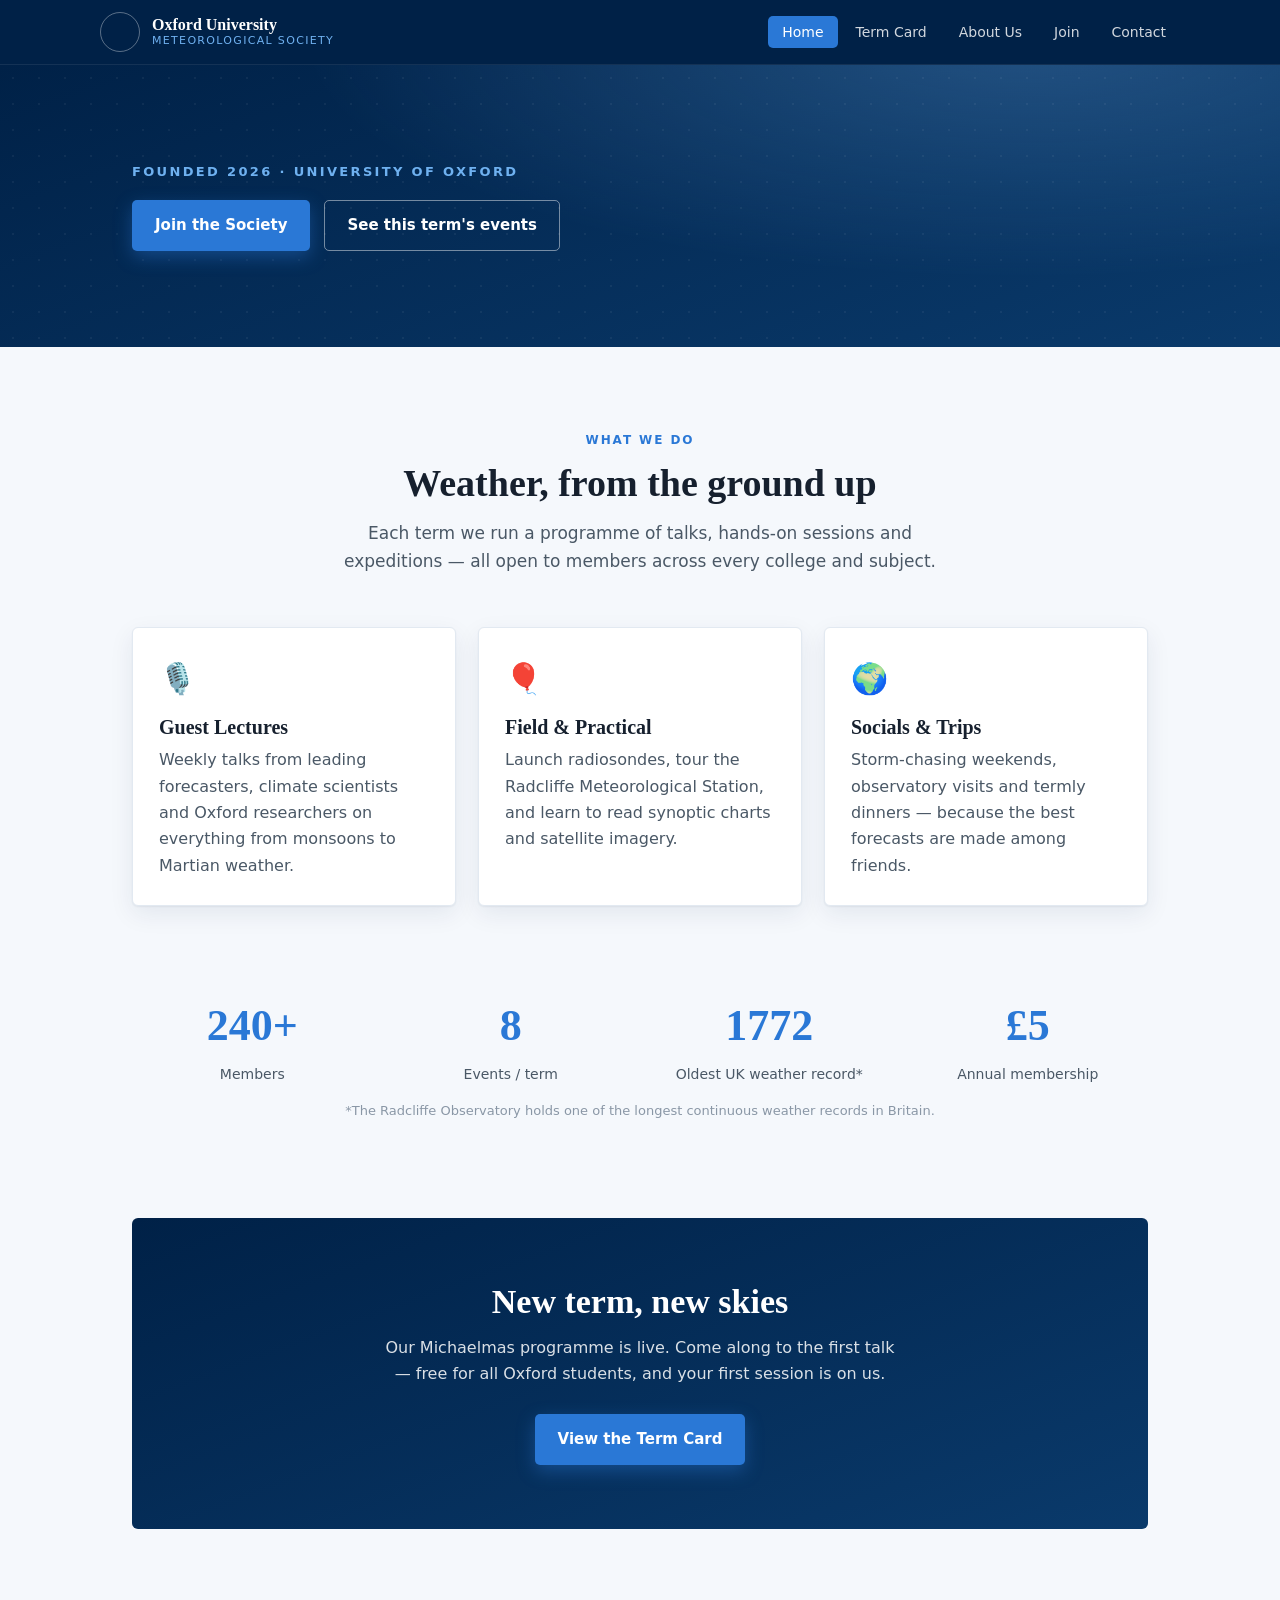
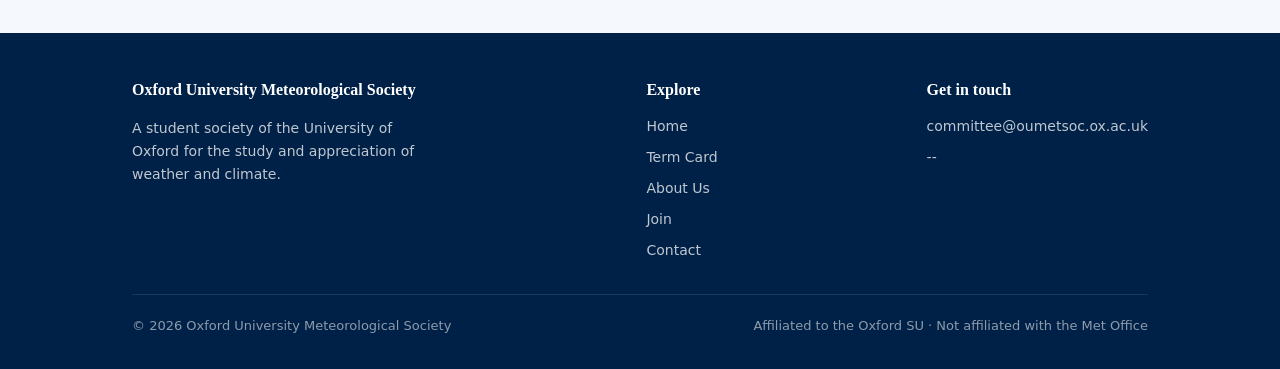
==== index.html @ 5e8658fa "Add files via upload" ====
<!doctype html>
<html lang="en">
<head>
<meta charset="utf-8">
<meta name="viewport" content="width=device-width, initial-scale=1">
<title>Oxford University Meteorological Society</title>
<meta name="description" content="The Oxford University Meteorological Society — talks, field trips and forecasting for everyone fascinated by weather and climate.">
<link rel="stylesheet" href="style.css">
</head>
<body data-page="home">
  <div id="app"></div>
  <noscript><div class="wrap" style="padding:40px 0">Please enable JavaScript to view this site.</div></noscript>
  <script src="config.js"></script>
  <script src="site.js"></script>
</body>
</html>
---- style.css ----
/* Oxford University Meteorological Society — shared styles */

:root {
  color-scheme: light;
  --oxford:      #002147;  /* Oxford blue */
  --oxford-2:    #0a3a6b;
  --sky:         #2a78d6;
  --sky-light:   #6fb1f0;
  --cloud:       #f5f8fc;
  --paper:       #ffffff;
  --ink:         #16202e;
  --ink-2:       #4a5866;
  --muted:       #8a97a6;
  --line:        #e2e9f1;
  --sun:         #f2a742;
  --shadow:      0 1px 2px rgba(0,33,71,.06), 0 8px 24px rgba(0,33,71,.08);
  --radius:      6px;
  --maxw:        1080px;
  --serif:       "Iowan Old Style", "Palatino Linotype", Palatino, Georgia, serif;
  --sans:        system-ui, -apple-system, "Segoe UI", Roboto, sans-serif;
}

@media (prefers-color-scheme: dark) {
  :root:where(:not([data-theme="light"])) {
    color-scheme: dark;
    --oxford:    #0a1b30;
    --oxford-2:  #12304f;
    --sky:       #5aa0ec;
    --sky-light: #8fc4ff;
    --cloud:     #0f1824;
    --paper:     #16222f;
    --ink:       #eef4fb;
    --ink-2:     #b3c2d1;
    --muted:     #768899;
    --line:      #26384c;
    --shadow:    0 1px 2px rgba(0,0,0,.3), 0 8px 24px rgba(0,0,0,.35);
  }
}

* { box-sizing: border-box; }
html { scroll-behavior: smooth; }
body {
  margin: 0;
  background: var(--cloud);
  color: var(--ink);
  font: 16px/1.65 var(--sans);
  -webkit-font-smoothing: antialiased;
}
h1, h2, h3 { font-family: var(--serif); line-height: 1.2; color: var(--ink); }
a { color: var(--sky); text-decoration: none; }
a:hover { text-decoration: underline; }
img { max-width: 100%; }

.wrap { max-width: var(--maxw); margin: 0 auto; padding: 0 clamp(18px, 4vw, 32px); }

/* ---------- Header / nav ---------- */
.site-header {
  position: sticky; top: 0; z-index: 50;
  background: var(--oxford);
  color: #fff;
  border-bottom: 1px solid rgba(255,255,255,.08);
}
.nav {
  display: flex; align-items: center; justify-content: space-between;
  gap: 16px; padding: 12px 0;
}
.brand { display: flex; align-items: center; gap: 12px; color: #fff; }
.brand:hover { text-decoration: none; }
.brand .mark {
  width: 40px; height: 40px; flex: none;
  display: grid; place-items: center;
  border: 1.5px solid rgba(255,255,255,.35);
  border-radius: 50%;
  font-size: 20px;
}
.brand .name { display: flex; flex-direction: column; line-height: 1.15; }
.brand .name b { font-family: var(--serif); font-size: 16px; font-weight: 600; }
.brand .name span { font-size: 11px; letter-spacing: .12em; text-transform: uppercase; color: var(--sky-light); }

.nav-links { display: flex; gap: 4px; list-style: none; margin: 0; padding: 0; }
.nav-links a {
  color: rgba(255,255,255,.82); padding: 8px 14px; border-radius: 5px;
  font-size: 14px; font-weight: 500;
}
.nav-links a:hover { background: rgba(255,255,255,.1); color: #fff; text-decoration: none; }
.nav-links a.active { background: var(--sky); color: #fff; }

.nav-toggle { display: none; background: none; border: 0; color: #fff; font-size: 24px; cursor: pointer; padding: 4px 8px; }

@media (max-width: 720px) {
  .nav-toggle { display: block; }
  .nav-links {
    position: absolute; top: 100%; left: 0; right: 0;
    flex-direction: column; gap: 2px;
    background: var(--oxford); padding: 8px 16px 16px;
    border-bottom: 1px solid rgba(255,255,255,.1);
    display: none;
  }
  .nav-links.open { display: flex; }
  .nav-links a { padding: 12px 14px; }
}

/* ---------- Hero ---------- */
.hero {
  position: relative;
  background:
    radial-gradient(1200px 400px at 80% -10%, rgba(111,177,240,.28), transparent 60%),
    linear-gradient(160deg, var(--oxford) 0%, var(--oxford-2) 100%);
  color: #fff;
  overflow: hidden;
}
.hero::after {
  content: ""; position: absolute; inset: 0;
  background-image: radial-gradient(rgba(255,255,255,.10) 1px, transparent 1.4px);
  background-size: 26px 26px; opacity: .5; pointer-events: none;
}
.hero .wrap { position: relative; z-index: 1; padding-top: clamp(48px, 9vw, 96px); padding-bottom: clamp(48px, 9vw, 96px); }
.hero .eyebrow { color: var(--sky-light); letter-spacing: .18em; text-transform: uppercase; font-size: 13px; font-weight: 600; margin: 0 0 14px; }
.hero h1 { color: #fff; font-size: clamp(34px, 6vw, 60px); margin: 0 0 18px; max-width: 16ch; }
.hero p.lede { color: rgba(255,255,255,.85); font-size: clamp(17px, 2.4vw, 21px); max-width: 56ch; margin: 0 0 30px; }

/* ---------- Buttons ---------- */
.btn {
  display: inline-block; padding: 12px 22px; border-radius: 5px;
  font-weight: 600; font-size: 15px; cursor: pointer; border: 1.5px solid transparent;
  transition: transform .08s ease, box-shadow .2s ease;
}
.btn:hover { text-decoration: none; transform: translateY(-1px); }
.btn-primary { background: var(--sky); color: #fff; box-shadow: 0 6px 18px rgba(42,120,214,.4); }
.btn-primary:hover { background: var(--sky-light); color: var(--oxford); }
.btn-ghost { background: transparent; color: #fff; border-color: rgba(255,255,255,.45); }
.btn-ghost:hover { background: rgba(255,255,255,.12); }
.btn-row { display: flex; flex-wrap: wrap; gap: 14px; }

/* ---------- Sections ---------- */
section.block { padding: clamp(48px, 8vw, 84px) 0; }
.section-head { max-width: 60ch; margin: 0 auto clamp(32px, 5vw, 52px); text-align: center; }
.section-head .eyebrow { color: var(--sky); letter-spacing: .16em; text-transform: uppercase; font-size: 12px; font-weight: 700; margin: 0 0 10px; }
.section-head h2 { font-size: clamp(26px, 4vw, 38px); margin: 0 0 12px; }
.section-head p { color: var(--ink-2); margin: 0; font-size: 17px; }

/* ---------- Cards / grid ---------- */
.grid { display: grid; gap: 22px; }
.grid.cols-3 { grid-template-columns: repeat(3, 1fr); }
.grid.cols-2 { grid-template-columns: repeat(2, 1fr); }
@media (max-width: 860px) { .grid.cols-3 { grid-template-columns: 1fr; } .grid.cols-2 { grid-template-columns: 1fr; } }

.card {
  background: var(--paper); border: 1px solid var(--line); border-radius: var(--radius);
  padding: 26px; box-shadow: var(--shadow);
}
.card .icon { font-size: 30px; margin-bottom: 12px; display: block; }
.card h3 { margin: 0 0 8px; font-size: 20px; }
.card p { margin: 0; color: var(--ink-2); }

/* ---------- Term card ---------- */
.termcard {
  background: var(--paper); border: 1px solid var(--line); border-radius: var(--radius);
  box-shadow: var(--shadow); overflow: hidden;
}
.termcard .tc-head {
  background: linear-gradient(160deg, var(--oxford), var(--oxford-2));
  color: #fff; padding: 26px 28px;
  display: flex; align-items: baseline; justify-content: space-between; flex-wrap: wrap; gap: 8px;
}
.termcard .tc-head h3 { color: #fff; margin: 0; font-size: 22px; }
.termcard .tc-head .term { color: var(--sky-light); font-size: 13px; letter-spacing: .12em; text-transform: uppercase; }

.event {
  display: grid; grid-template-columns: 92px 1fr auto; gap: 18px;
  padding: 20px 28px; border-top: 1px solid var(--line); align-items: start;
}
.event:first-child { border-top: 0; }
.event .when { text-align: center; }
.event .when .wk { display: block; font-size: 11px; letter-spacing: .1em; text-transform: uppercase; color: var(--muted); }
.event .when .date { display: block; font-family: var(--serif); font-size: 22px; color: var(--oxford); font-weight: 600; }
:root:where(:not([data-theme="light"])) .event .when .date { color: var(--sky-light); }
@media (prefers-color-scheme: dark) { .event .when .date { color: var(--sky-light); } }
.event .what h4 { margin: 0 0 4px; font-size: 18px; font-family: var(--serif); }
.event .what p { margin: 0; color: var(--ink-2); font-size: 15px; }
.event .what .speaker { color: var(--sky); font-weight: 600; }
.event .meta { text-align: right; color: var(--muted); font-size: 13px; white-space: nowrap; }
.tag { display: inline-block; font-size: 11px; font-weight: 700; letter-spacing: .06em; text-transform: uppercase;
  padding: 3px 9px; border-radius: 4px; background: var(--cloud); color: var(--sky); border: 1px solid var(--line); }
@media (max-width: 620px) {
  .event { grid-template-columns: 64px 1fr; }
  .event .meta { grid-column: 2; text-align: left; }
}

/* ---------- Stats ---------- */
.stats { display: grid; grid-template-columns: repeat(4, 1fr); gap: 18px; text-align: center; }
@media (max-width: 720px) { .stats { grid-template-columns: repeat(2, 1fr); } }
.stat .num { font-family: var(--serif); font-size: clamp(30px, 5vw, 44px); color: var(--sky); font-weight: 600; }
.stat .lbl { color: var(--ink-2); font-size: 14px; }

/* ---------- Prose ---------- */
.prose { max-width: 68ch; margin: 0 auto; }
.prose p { color: var(--ink-2); font-size: 17px; }
.prose h2 { margin-top: 40px; }

/* ---------- Team ---------- */
.team { display: grid; grid-template-columns: repeat(4, 1fr); gap: 22px; }
@media (max-width: 860px) { .team { grid-template-columns: repeat(2, 1fr); } }
@media (max-width: 460px) { .team { grid-template-columns: 1fr; } }
.person { text-align: center; }
.person .avatar {
  width: 84px; height: 84px; margin: 0 auto 12px; border-radius: 50%;
  display: grid; place-items: center; font-size: 32px;
  background: linear-gradient(160deg, var(--sky-light), var(--sky)); color: #fff;
}
.person b { display: block; font-family: var(--serif); font-size: 17px; }
.person span { color: var(--muted); font-size: 14px; }

/* ---------- Contact ---------- */
.contact-grid { display: grid; grid-template-columns: 1.2fr 1fr; gap: 40px; align-items: start; }
@media (max-width: 800px) { .contact-grid { grid-template-columns: 1fr; } }
.field { margin-bottom: 18px; }
.field label { display: block; font-size: 14px; font-weight: 600; margin-bottom: 6px; }
.field input, .field textarea, .field select {
  width: 100%; padding: 12px 14px; font: inherit; color: var(--ink);
  background: var(--paper); border: 1px solid var(--line); border-radius: 5px;
}
.field input:focus, .field textarea:focus, .field select:focus {
  outline: none; border-color: var(--sky); box-shadow: 0 0 0 3px rgba(42,120,214,.18);
}
.field textarea { resize: vertical; min-height: 130px; }
.contact-info li { list-style: none; display: flex; gap: 14px; padding: 14px 0; border-top: 1px solid var(--line); }
.contact-info { padding: 0; margin: 0; }
.contact-info li:first-child { border-top: 0; }
.contact-info .ci-icon { font-size: 22px; flex: none; }
.contact-info b { display: block; font-family: var(--serif); }
.contact-info span { color: var(--ink-2); }
.form-note { font-size: 13px; color: var(--muted); margin-top: 4px; }

/* ---------- CTA band ---------- */
.cta {
  background: linear-gradient(160deg, var(--oxford), var(--oxford-2));
  color: #fff; text-align: center; border-radius: var(--radius); padding: clamp(36px, 6vw, 64px) 24px;
}
.cta h2 { color: #fff; font-size: clamp(24px, 4vw, 34px); margin: 0 0 12px; }
.cta p { color: rgba(255,255,255,.85); margin: 0 auto 26px; max-width: 52ch; }

/* ---------- Footer ---------- */
.site-footer { background: var(--oxford); color: rgba(255,255,255,.75); padding: 44px 0 32px; margin-top: 20px; }
.footer-grid { display: flex; justify-content: space-between; flex-wrap: wrap; gap: 28px; }
.site-footer a { color: rgba(255,255,255,.75); }
.site-footer a:hover { color: #fff; }
.site-footer h4 { color: #fff; font-family: var(--serif); margin: 0 0 12px; font-size: 16px; }
.site-footer ul { list-style: none; padding: 0; margin: 0; display: grid; gap: 8px; font-size: 14px; }
.footer-brand { max-width: 30ch; }
.footer-brand p { font-size: 14px; }
.footer-bottom { border-top: 1px solid rgba(255,255,255,.1); margin-top: 32px; padding-top: 20px; font-size: 13px; color: rgba(255,255,255,.55); display: flex; justify-content: space-between; flex-wrap: wrap; gap: 10px; }
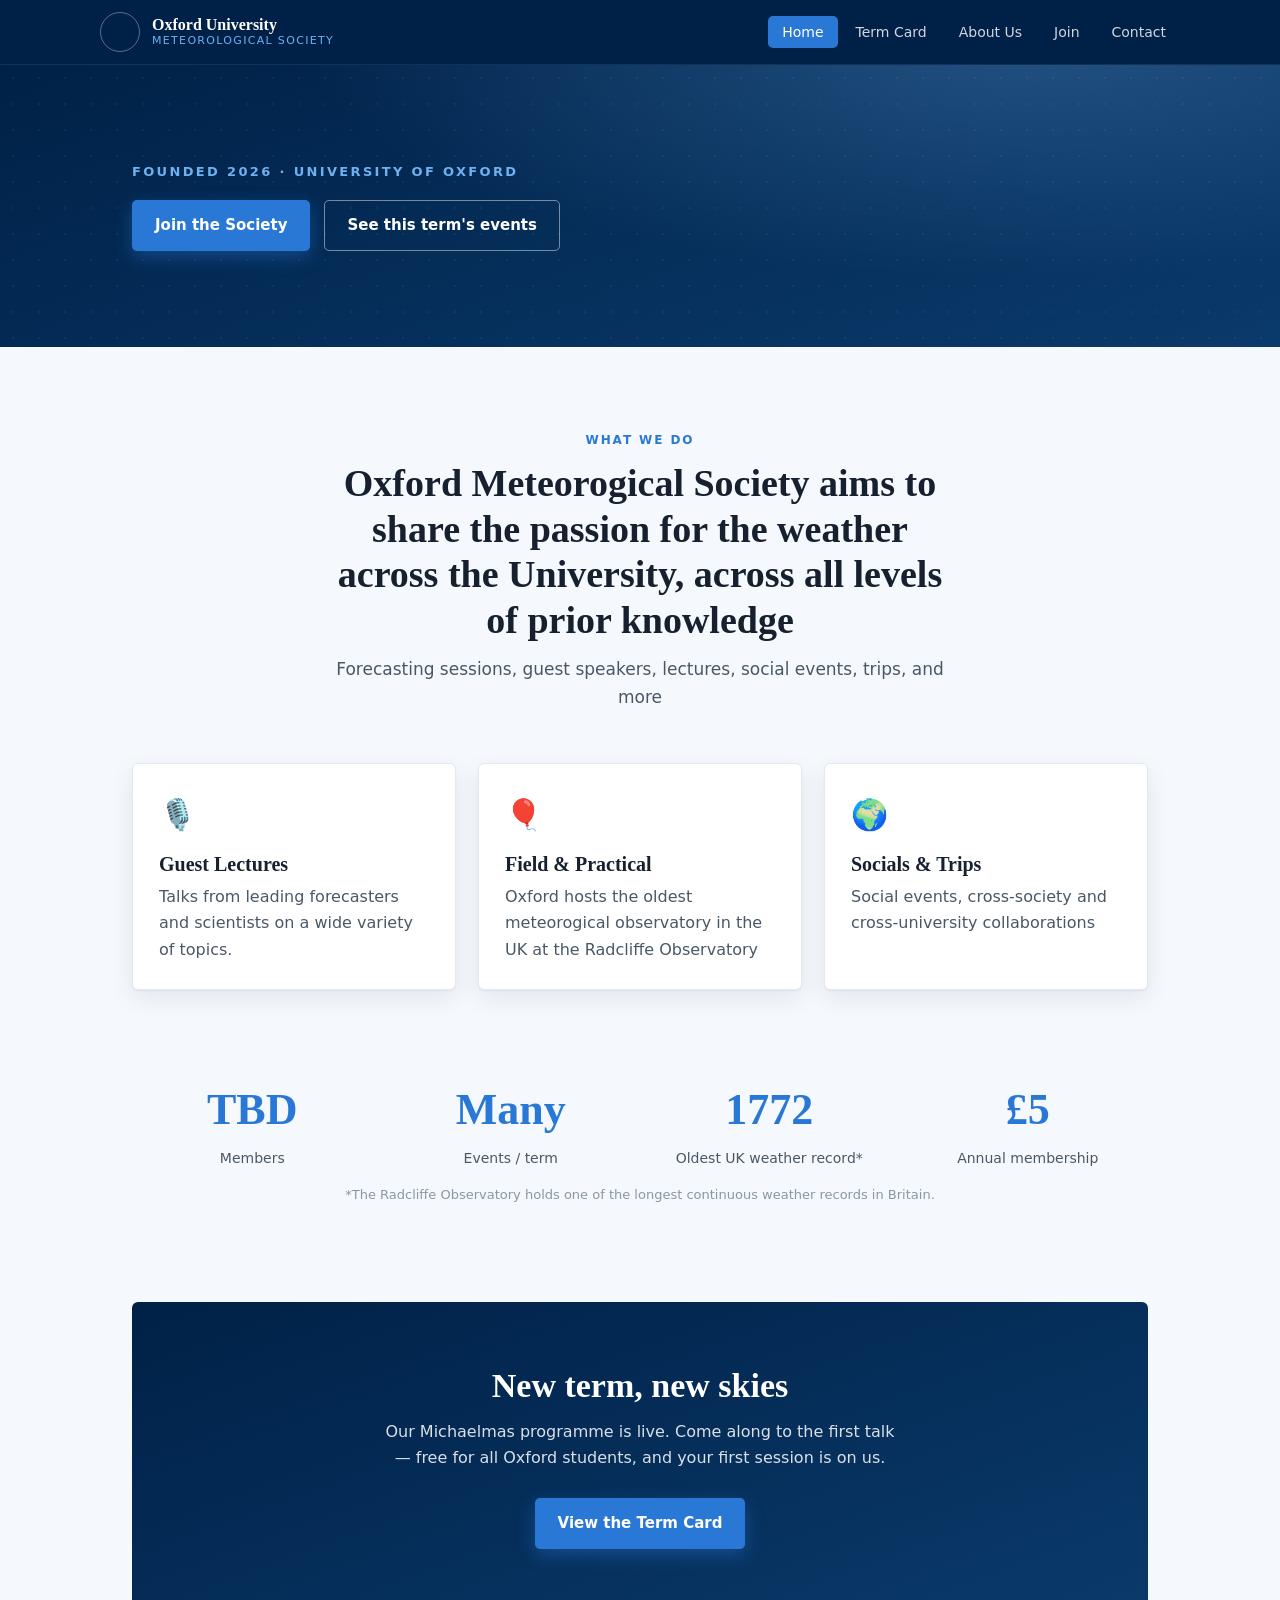
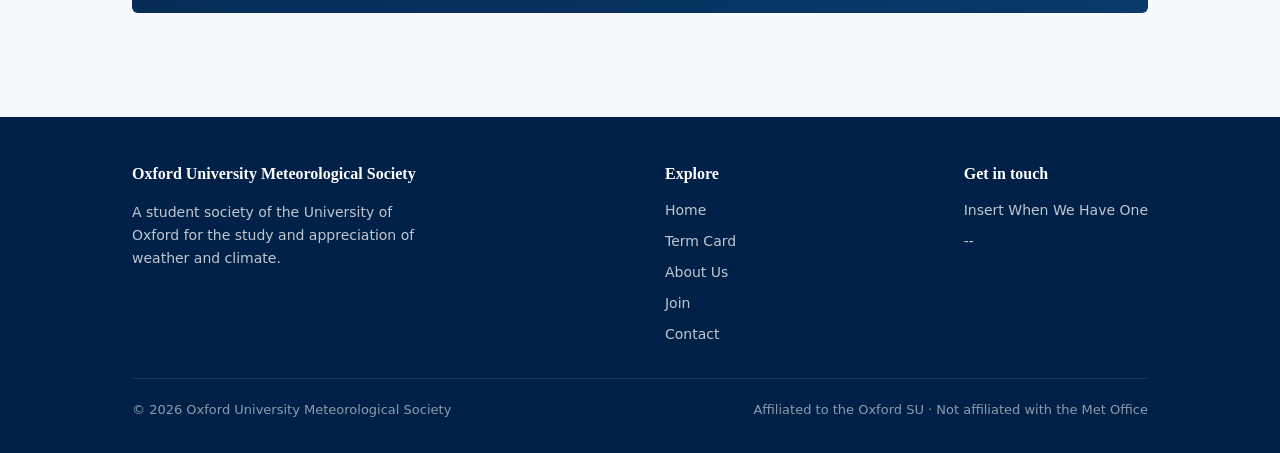
==== commit 510ea89f: "Update index.html" ====
--- a/index.html
+++ b/index.html
@@ -3,8 +3,8 @@
 <head>
 <meta charset="utf-8">
 <meta name="viewport" content="width=device-width, initial-scale=1">
-<title>Oxford University Meteorological Society</title>
-<meta name="description" content="The Oxford University Meteorological Society — talks, field trips and forecasting for everyone fascinated by weather and climate.">
+<title>The Meteorological Society</title>
+<meta name="description" content="The Meteorological Society — talks, field trips and forecasting for everyone fascinated by the weather.">
 <link rel="stylesheet" href="style.css">
 </head>
 <body data-page="home">
